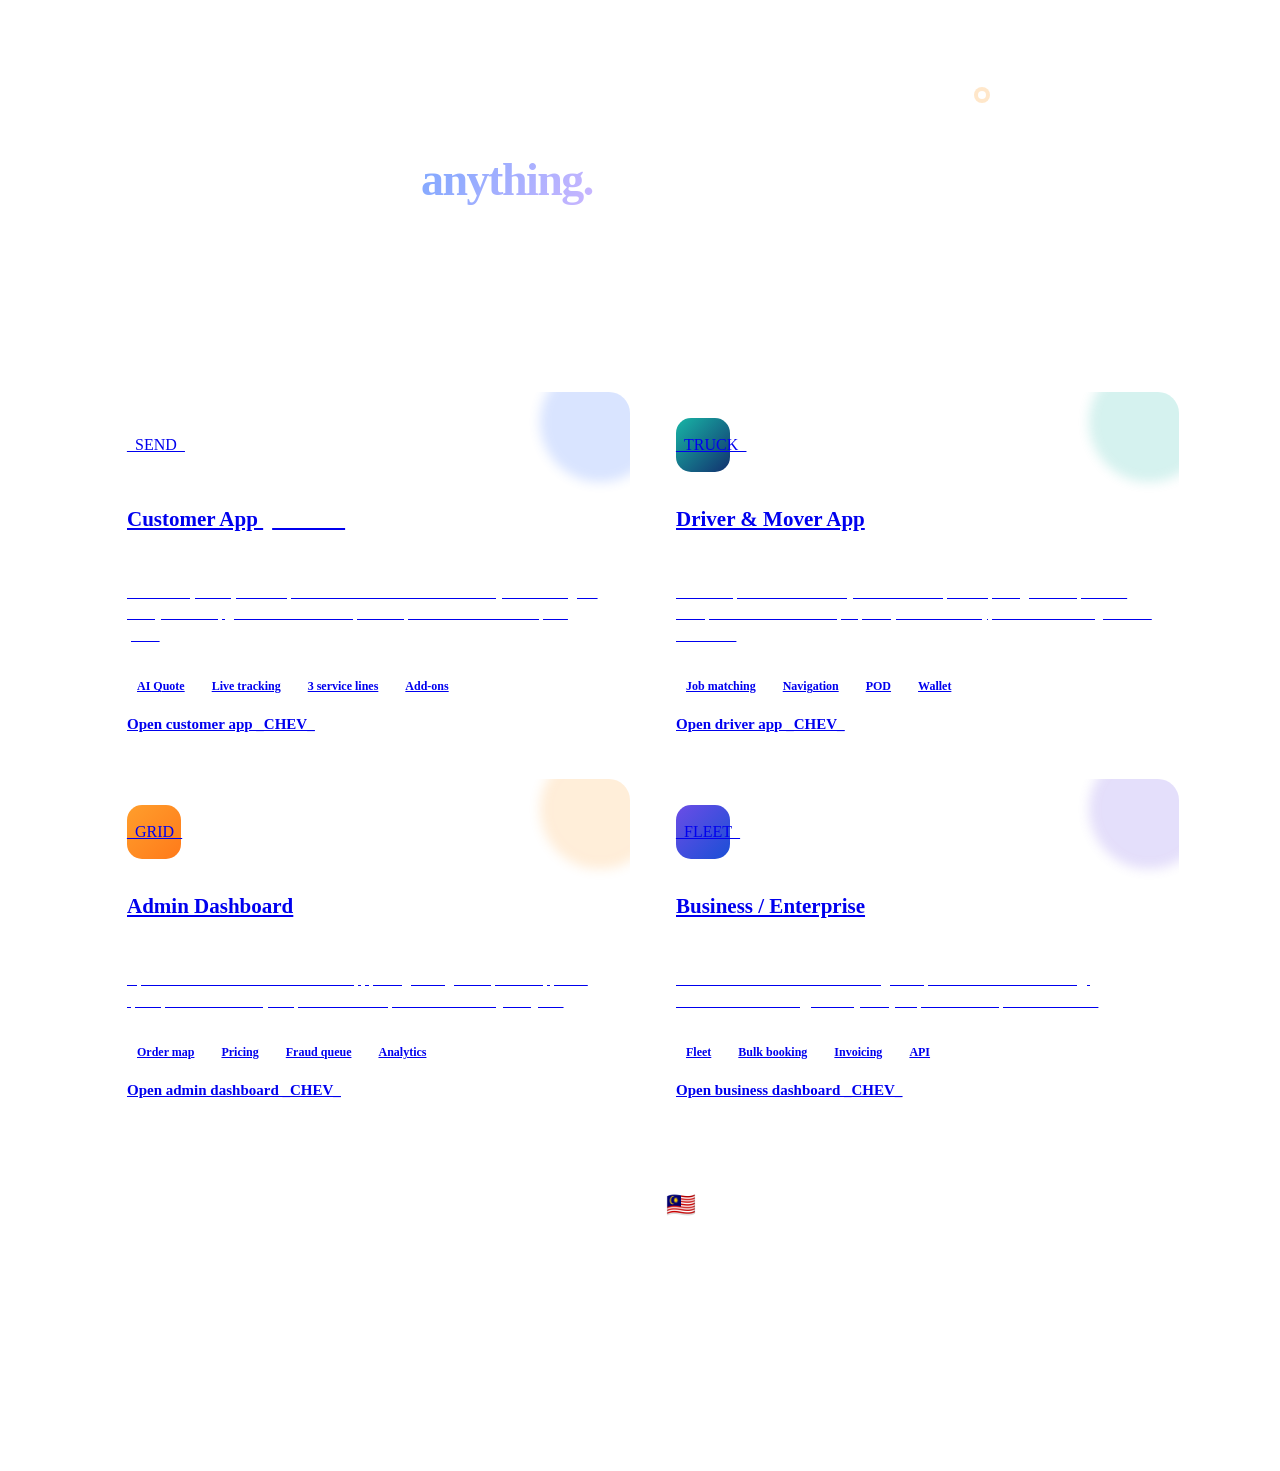
==== index.html @ a1c56777 "Update identity to Latteri Narayanan; de-brand from We Are Amnet" ====
<!DOCTYPE html>
<html lang="en">
<head>
<meta charset="UTF-8">
<meta name="viewport" content="width=device-width, initial-scale=1, viewport-fit=cover">
<meta name="theme-color" content="#0B1F4D">
<title>Atlas — Logistics Super-App · Prototype</title>
<link rel="preconnect" href="https://fonts.googleapis.com">
<link href="https://fonts.googleapis.com/css2?family=Inter:wght@400;500;600;700;800&display=swap" rel="stylesheet">
<link rel="stylesheet" href="css/atlas.css?v=3">
<style>
  body{ background:
      radial-gradient(1100px 500px at 12% -5%, rgba(46,107,255,.22), transparent 55%),
      radial-gradient(1000px 600px at 100% 0%, rgba(107,77,230,.20), transparent 55%),
      var(--grad-navy); color:#fff; min-height:100vh; }
  .hub{ max-width:1080px; margin:0 auto; padding:56px 24px 80px; }
  .hero-top{ display:flex; align-items:center; justify-content:space-between; gap:16px; flex-wrap:wrap; }
  .tag{ display:inline-flex; align-items:center; gap:8px; background:rgba(255,255,255,.1); border:1px solid rgba(255,255,255,.16);
    padding:7px 14px; border-radius:999px; font-size:13px; font-weight:700; }
  .tag .d{ width:8px; height:8px; border-radius:50%; background:var(--atlas-amber); box-shadow:0 0 0 4px rgba(255,158,44,.25); }
  h1.big{ font-size:46px; font-weight:800; letter-spacing:-1.5px; margin:30px 0 12px; line-height:1.05; }
  h1.big span{ background:linear-gradient(120deg,#7FA8FF,#C9B6FF); -webkit-background-clip:text; background-clip:text; color:transparent; }
  .lede{ font-size:18px; color:rgba(255,255,255,.78); max-width:680px; line-height:1.5; }
  .surfaces{ display:grid; grid-template-columns:repeat(2,1fr); gap:18px; margin-top:40px; }
  .surface{ background:rgba(255,255,255,.06); border:1px solid rgba(255,255,255,.12); border-radius:22px; padding:26px;
    display:flex; flex-direction:column; gap:14px; transition:.2s; position:relative; overflow:hidden; }
  .surface:hover{ background:rgba(255,255,255,.1); transform:translateY(-3px); border-color:rgba(255,255,255,.25); }
  .surface .ic{ width:54px; height:54px; border-radius:15px; display:grid; place-items:center; }
  .surface .ic svg{ width:28px; height:28px; color:#fff; }
  .surface h3{ font-size:21px; font-weight:800; }
  .surface p{ color:rgba(255,255,255,.7); font-size:14.5px; line-height:1.5; flex:1; }
  .surface .feats{ display:flex; flex-wrap:wrap; gap:7px; }
  .surface .feats span{ font-size:12px; background:rgba(255,255,255,.1); padding:4px 10px; border-radius:7px; font-weight:600; }
  .surface .open{ display:inline-flex; align-items:center; gap:7px; font-weight:800; font-size:15px; margin-top:4px; }
  .surface .open svg{ width:18px; height:18px; }
  .surface .corner{ position:absolute; top:-30px; right:-30px; width:120px; height:120px; border-radius:50%; opacity:.18; filter:blur(6px); }
  .ic.c{ background:var(--grad-brand);} .corner.c{ background:#2E6BFF; }
  .ic.d{ background:linear-gradient(135deg,#18B6A6,#12306E);} .corner.d{ background:#18B6A6; }
  .ic.a{ background:linear-gradient(135deg,#FF9E2C,#FF7A1A);} .corner.a{ background:#FF9E2C; }
  .ic.b{ background:linear-gradient(135deg,#6B4DE6,#1A4FD6);} .corner.b{ background:#6B4DE6; }
  .badge-soft{ font-size:11px; font-weight:800; letter-spacing:.4px; text-transform:uppercase;
    background:var(--grad-cta); padding:4px 9px; border-radius:7px; color:#fff; }
  .meta{ margin-top:46px; display:grid; grid-template-columns:repeat(4,1fr); gap:14px; }
  .meta .m{ background:rgba(255,255,255,.05); border:1px solid rgba(255,255,255,.1); border-radius:16px; padding:18px; }
  .meta .m .v{ font-size:24px; font-weight:800; letter-spacing:-.5px; }
  .meta .m .l{ font-size:12.5px; color:rgba(255,255,255,.65); margin-top:3px; }
  .foot{ margin-top:48px; color:rgba(255,255,255,.55); font-size:13px; line-height:1.7; }
  @media(max-width:760px){ .surfaces,.meta{ grid-template-columns:1fr; } h1.big{ font-size:34px; } .meta{ grid-template-columns:repeat(2,1fr);} }
</style>
</head>
<body>
<div class="hub">
  <div class="hero-top">
    <div class="atlas-logo">
      <span class="mark"><svg viewBox="0 0 24 24" fill="none" stroke="#fff" stroke-width="2.2" stroke-linecap="round" stroke-linejoin="round"><path d="M12 2l9 5v10l-9 5-9-5V7z"/><path d="M3 7l9 5 9-5M12 12v10"/></svg></span>
      <span class="word"><b>Atlas</b></span>
    </div>
    <span class="tag"><span class="d"></span> Interactive Prototype · Phase 1</span>
  </div>

  <h1 class="big">One app to move <span>anything.</span><br>From an envelope to an apartment.</h1>
  <p class="lede">Atlas merges instant courier, on-demand moving, and interstate transport into a single marketplace — with an <b style="color:#fff">AI Quotation Engine</b> that turns photos of your belongings into a price in seconds. Pick a surface below to walk through the experience.</p>

  <div class="surfaces">
    <a class="surface" href="customer/index.html">
      <div class="corner c"></div>
      <div class="ic c">_SEND_</div>
      <h3>Customer App <span class="badge-soft">Hero demo</span></h3>
      <p>Book Send, Move, or Transport. The Move flow shows the AI Quotation Engine: scan your home, get an instant item list, volume, recommended vehicle, and price.</p>
      <div class="feats"><span>AI Quote</span><span>Live tracking</span><span>3 service lines</span><span>Add-ons</span></div>
      <span class="open">Open customer app _CHEV_</span>
    </a>

    <a class="surface" href="driver/index.html">
      <div class="corner d"></div>
      <div class="ic d">_TRUCK_</div>
      <h3>Driver &amp; Mover App</h3>
      <p>Go online, receive a matched job with an accept timer, navigate the optimised route, run the item checklist, capture proof of delivery, and watch earnings land in the wallet.</p>
      <div class="feats"><span>Job matching</span><span>Navigation</span><span>POD</span><span>Wallet</span></div>
      <span class="open">Open driver app _CHEV_</span>
    </a>

    <a class="surface" href="admin/index.html">
      <div class="corner a"></div>
      <div class="ic a">_GRID_</div>
      <h3>Admin Dashboard</h3>
      <p>Operations control room: live order map, pricing &amp; surge rules, driver approval queue, fraud detection queue, and the marketplace + AI-accuracy analytics.</p>
      <div class="feats"><span>Order map</span><span>Pricing</span><span>Fraud queue</span><span>Analytics</span></div>
      <span class="open">Open admin dashboard _CHEV_</span>
    </a>

    <a class="surface" href="business/index.html">
      <div class="corner b"></div>
      <div class="ic b">_FLEET_</div>
      <h3>Business / Enterprise</h3>
      <p>The SaaS tier for SMEs: fleet management, bulk &amp; scheduled bookings, consolidated invoicing, delivery analytics, multi-branch, and API access.</p>
      <div class="feats"><span>Fleet</span><span>Bulk booking</span><span>Invoicing</span><span>API</span></div>
      <span class="open">Open business dashboard _CHEV_</span>
    </a>
  </div>

  <div class="meta">
    <div class="m"><div class="v">&lt; 30s</div><div class="l">Photo → quote latency target</div></div>
    <div class="m"><div class="v">3-in-1</div><div class="l">Send · Move · Transport</div></div>
    <div class="m"><div class="v">🇲🇾 Malaysia</div><div class="l">Launch market · MYR · PDPA</div></div>
    <div class="m"><div class="v">4 surfaces</div><div class="l">Customer · Driver · Admin · Business</div></div>
  </div>

  <p class="foot">
    <b style="color:rgba(255,255,255,.8)">Prototype notes:</b> this is a clickable demo for stakeholder review — no live backend, AI quotes and tracking are simulated with realistic demo data.
    Best viewed on a phone or in a mobile browser frame. Reference models: Lalamove (instant delivery) · TheLorry (moving &amp; relocation).<br>
    Project Atlas v1.0 · Prototype by Latteri Narayanan
  </p>
</div>

<script src="js/atlas.js?v=3"></script>
<script>
  document.querySelectorAll('.ic').forEach(el=>{
    el.innerHTML = el.innerHTML
      .replace('_SEND_', icon('send')).replace('_TRUCK_', icon('truck'))
      .replace('_GRID_', icon('grid')).replace('_FLEET_', icon('fleet'));
  });
  document.querySelectorAll('.open').forEach(el=>{ el.innerHTML = el.innerHTML.replace('_CHEV_', icon('chev')); });
</script>
</body>
</html>
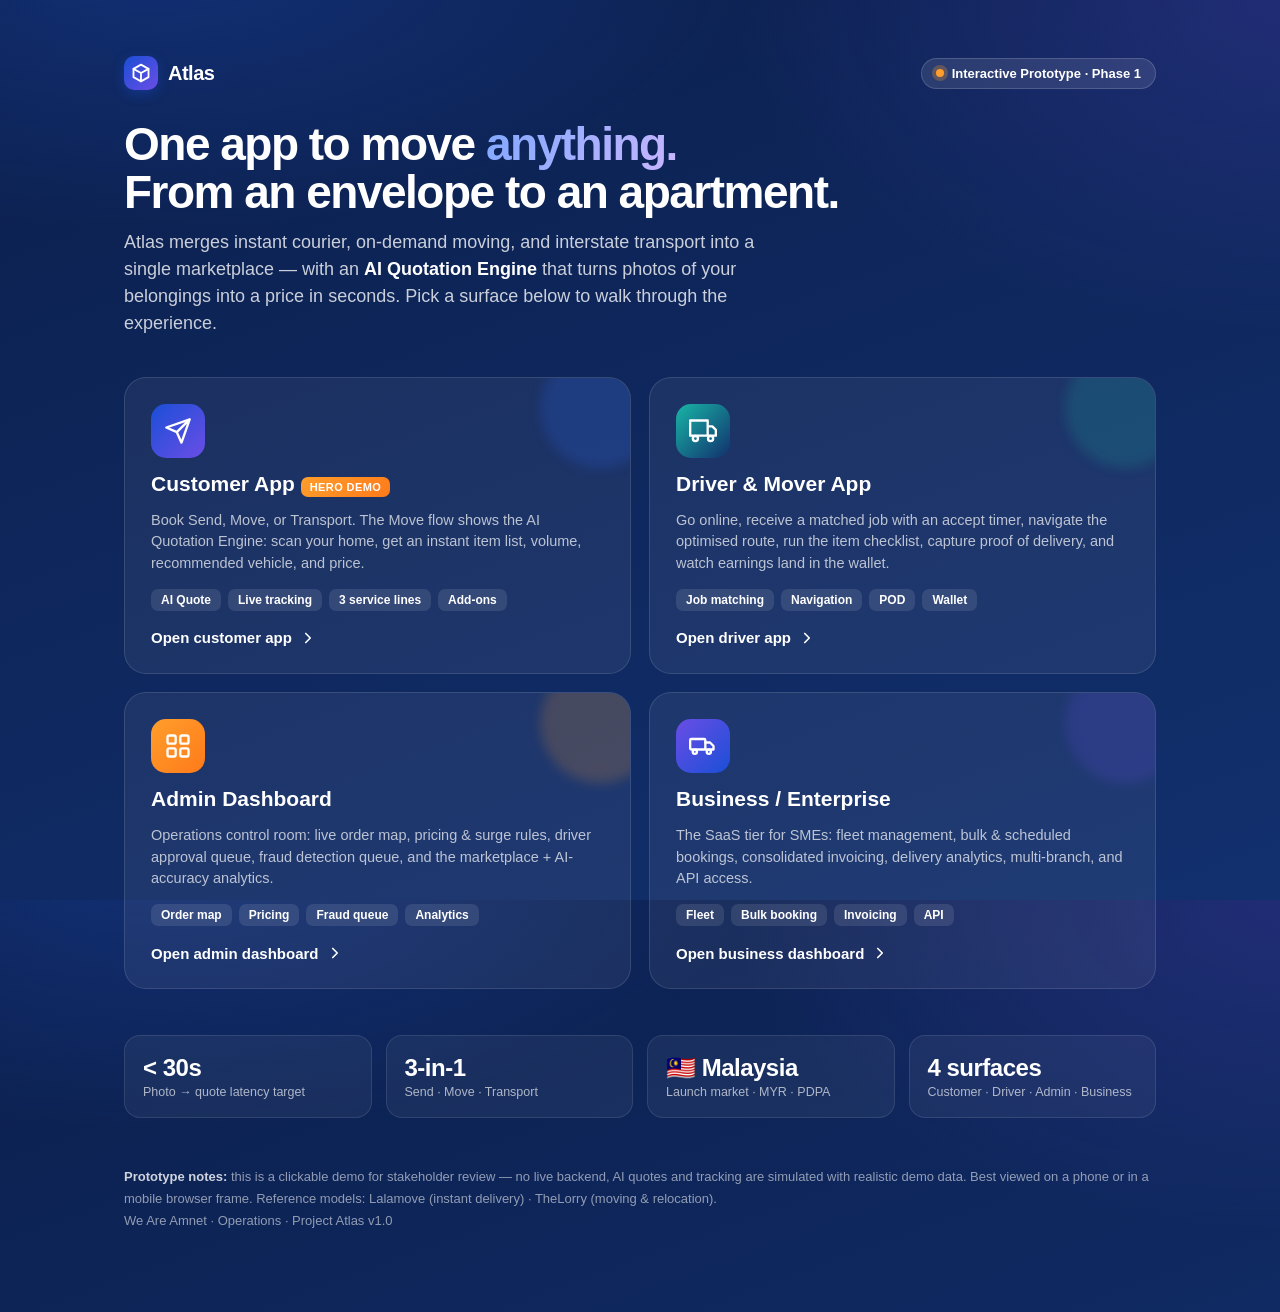
==== commit db0d689f: "Atlas prototype — Phase 1 (Customer, Driver, Admin, Business surfaces)" ====
--- a/index.html
+++ b/index.html
@@ -7,7 +7,7 @@
 <title>Atlas — Logistics Super-App · Prototype</title>
 <link rel="preconnect" href="https://fonts.googleapis.com">
 <link href="https://fonts.googleapis.com/css2?family=Inter:wght@400;500;600;700;800&display=swap" rel="stylesheet">
-<link rel="stylesheet" href="css/atlas.css?v=3">
+<link rel="stylesheet" href="css/atlas.css">
 <style>
   body{ background:
       radial-gradient(1100px 500px at 12% -5%, rgba(46,107,255,.22), transparent 55%),
@@ -109,11 +109,11 @@
   <p class="foot">
     <b style="color:rgba(255,255,255,.8)">Prototype notes:</b> this is a clickable demo for stakeholder review — no live backend, AI quotes and tracking are simulated with realistic demo data.
     Best viewed on a phone or in a mobile browser frame. Reference models: Lalamove (instant delivery) · TheLorry (moving &amp; relocation).<br>
-    Project Atlas v1.0 · Prototype by Latteri Narayanan
+    We Are Amnet · Operations · Project Atlas v1.0
   </p>
 </div>
 
-<script src="js/atlas.js?v=3"></script>
+<script src="js/atlas.js"></script>
 <script>
   document.querySelectorAll('.ic').forEach(el=>{
     el.innerHTML = el.innerHTML
--- a/css/atlas.css
+++ b/css/atlas.css
@@ -0,0 +1,317 @@
+/* =====================================================================
+   ATLAS — Shared Design System
+   On-Demand Logistics & Moving Super-App  ·  Prototype
+   ===================================================================== */
+
+:root {
+  /* Brand */
+  --atlas-navy:      #0B1F4D;
+  --atlas-navy-2:    #12306E;
+  --atlas-blue:      #1A4FD6;
+  --atlas-blue-2:    #2E6BFF;
+  --atlas-violet:    #6B4DE6;
+  --atlas-amber:     #FF9E2C;
+  --atlas-amber-2:   #FF7A1A;
+  --atlas-teal:      #18B6A6;
+
+  --grad-brand: linear-gradient(135deg, #1A4FD6 0%, #6B4DE6 100%);
+  --grad-navy:  linear-gradient(160deg, #0B1F4D 0%, #12306E 100%);
+  --grad-cta:   linear-gradient(135deg, #FF9E2C 0%, #FF7A1A 100%);
+
+  /* Semantic */
+  --ok:      #18A957;
+  --ok-bg:   #E6F7EE;
+  --warn:    #E8A100;
+  --warn-bg: #FFF6E0;
+  --danger:  #E5484D;
+  --danger-bg:#FDECEC;
+  --info:    #2E6BFF;
+
+  /* Neutral */
+  --ink:     #0E1726;
+  --ink-2:   #3B4658;
+  --ink-3:   #6B7688;
+  --line:    #E5E9F0;
+  --line-2:  #EEF1F6;
+  --bg:      #F4F6FB;
+  --surface: #FFFFFF;
+  --surface-2:#F8FAFD;
+
+  /* Radii / shadow */
+  --r-sm: 8px;
+  --r:    14px;
+  --r-lg: 20px;
+  --r-xl: 28px;
+  --shadow-sm: 0 1px 3px rgba(14,23,38,.08);
+  --shadow:    0 6px 20px rgba(14,23,38,.10);
+  --shadow-lg: 0 18px 50px rgba(14,23,38,.18);
+
+  --font: "Inter", -apple-system, BlinkMacSystemFont, "Segoe UI", Roboto, Helvetica, Arial, sans-serif;
+}
+
+* { box-sizing: border-box; margin: 0; padding: 0; -webkit-tap-highlight-color: transparent; }
+html, body { height: 100%; }
+body {
+  font-family: var(--font);
+  color: var(--ink);
+  background: var(--bg);
+  -webkit-font-smoothing: antialiased;
+  text-rendering: optimizeLegibility;
+}
+img { max-width: 100%; display: block; }
+button { font-family: inherit; cursor: pointer; border: none; background: none; color: inherit; }
+a { color: inherit; text-decoration: none; }
+input, select, textarea { font-family: inherit; font-size: 15px; }
+
+/* ---------- Brand mark ---------- */
+.atlas-logo { display: inline-flex; align-items: center; gap: 10px; font-weight: 800; letter-spacing: -.5px; }
+.atlas-logo .mark {
+  width: 34px; height: 34px; border-radius: 10px; background: var(--grad-brand);
+  display: grid; place-items: center; box-shadow: 0 4px 12px rgba(26,79,214,.35);
+}
+.atlas-logo .mark svg { width: 20px; height: 20px; }
+.atlas-logo .word { font-size: 20px; }
+.atlas-logo .word b { color: #fff; }
+
+/* ---------- Phone frame (mobile surfaces) ---------- */
+.device-stage {
+  min-height: 100vh; display: grid; place-items: center; padding: 24px 16px;
+  background:
+    radial-gradient(1200px 500px at 50% -10%, rgba(46,107,255,.18), transparent 60%),
+    var(--grad-navy);
+}
+.phone {
+  width: 390px; max-width: 100%; height: 844px; max-height: calc(100vh - 48px);
+  background: #000; border-radius: 46px; padding: 12px;
+  box-shadow: var(--shadow-lg), 0 0 0 2px rgba(255,255,255,.06) inset;
+  position: relative;
+}
+.phone .screen {
+  position: relative; width: 100%; height: 100%; background: var(--bg);
+  border-radius: 36px; overflow: hidden; display: flex; flex-direction: column;
+}
+.phone .notch {
+  position: absolute; top: 12px; left: 50%; transform: translateX(-50%);
+  width: 132px; height: 30px; background: #000; border-radius: 0 0 18px 18px; z-index: 60;
+}
+.statusbar {
+  height: 44px; flex: 0 0 44px; display: flex; align-items: center; justify-content: space-between;
+  padding: 0 22px; font-size: 13px; font-weight: 700; color: var(--ink); z-index: 50;
+}
+.statusbar.on-dark { color: #fff; }
+.statusbar .sb-right { display: flex; gap: 6px; align-items: center; }
+.statusbar .sb-right svg { width: 16px; height: 16px; }
+
+/* App viewport that holds screens */
+.app { position: relative; flex: 1; overflow: hidden; }
+.view { position: absolute; inset: 0; display: flex; flex-direction: column;
+  overflow-y: auto; -webkit-overflow-scrolling: touch; opacity: 0; pointer-events: none;
+  transform: translateX(16px); transition: opacity .28s ease, transform .28s ease; background: var(--bg); }
+.view.active { opacity: 1; pointer-events: auto; transform: none; z-index: 2; }
+.view::-webkit-scrollbar { width: 0; }
+
+/* ---------- App header ---------- */
+.appbar { display: flex; align-items: center; gap: 12px; padding: 8px 18px 10px; }
+.appbar .back { width: 38px; height: 38px; border-radius: 12px; background: var(--surface);
+  display: grid; place-items: center; box-shadow: var(--shadow-sm); }
+.appbar .back svg { width: 18px; height: 18px; }
+.appbar h1 { font-size: 18px; font-weight: 800; letter-spacing: -.3px; }
+.appbar .spacer { flex: 1; }
+
+/* ---------- Buttons ---------- */
+.btn { display: inline-flex; align-items: center; justify-content: center; gap: 8px;
+  height: 52px; padding: 0 20px; border-radius: 14px; font-weight: 700; font-size: 16px;
+  background: var(--surface); color: var(--ink); box-shadow: var(--shadow-sm); transition: transform .08s ease, filter .15s; }
+.btn:active { transform: scale(.98); }
+.btn-primary { background: var(--grad-brand); color: #fff; box-shadow: 0 8px 20px rgba(26,79,214,.32); }
+.btn-cta { background: var(--grad-cta); color: #fff; box-shadow: 0 8px 20px rgba(255,122,26,.32); }
+.btn-dark { background: var(--atlas-navy); color: #fff; }
+.btn-ghost { background: transparent; box-shadow: none; color: var(--atlas-blue); }
+.btn-block { width: 100%; }
+.btn-lg { height: 56px; font-size: 17px; }
+.btn-sm { height: 40px; font-size: 14px; padding: 0 14px; border-radius: 11px; }
+.btn[disabled] { opacity: .45; pointer-events: none; }
+
+/* Sticky bottom action bar */
+.action-bar { margin-top: auto; position: sticky; bottom: 0; padding: 14px 18px calc(14px + env(safe-area-inset-bottom));
+  background: linear-gradient(180deg, rgba(244,246,251,0), var(--bg) 28%); }
+
+/* ---------- Cards & lists ---------- */
+.card { background: var(--surface); border-radius: var(--r); box-shadow: var(--shadow-sm); }
+.card-pad { padding: 16px; }
+.section { padding: 4px 18px 18px; }
+.section-title { font-size: 13px; font-weight: 800; text-transform: uppercase; letter-spacing: .6px;
+  color: var(--ink-3); margin: 14px 2px 10px; }
+
+.list-row { display: flex; align-items: center; gap: 12px; padding: 14px 16px; background: var(--surface);
+  border-bottom: 1px solid var(--line-2); }
+.list-row:last-child { border-bottom: none; }
+.list-row .ic { width: 42px; height: 42px; border-radius: 12px; display: grid; place-items: center; flex: 0 0 42px; }
+.list-row .grow { flex: 1; min-width: 0; }
+.list-row .grow .t { font-weight: 700; font-size: 15px; }
+.list-row .grow .s { font-size: 13px; color: var(--ink-3); margin-top: 2px; }
+.chev { width: 18px; height: 18px; color: var(--ink-3); flex: 0 0 18px; }
+
+/* Pills / chips / badges */
+.pill { display: inline-flex; align-items: center; gap: 6px; height: 30px; padding: 0 12px;
+  border-radius: 999px; font-size: 13px; font-weight: 700; background: var(--surface-2); color: var(--ink-2); border: 1px solid var(--line); }
+.pill.active { background: var(--atlas-blue); color: #fff; border-color: transparent; }
+.badge { display: inline-flex; align-items: center; gap: 5px; height: 22px; padding: 0 9px; border-radius: 7px;
+  font-size: 11.5px; font-weight: 800; letter-spacing: .2px; }
+.badge.ok { background: var(--ok-bg); color: var(--ok); }
+.badge.warn { background: var(--warn-bg); color: var(--warn); }
+.badge.danger { background: var(--danger-bg); color: var(--danger); }
+.badge.info { background: #E8F0FF; color: var(--info); }
+.badge.violet{ background:#EFEAFE; color: var(--atlas-violet); }
+
+/* Inputs */
+.field { background: var(--surface); border: 1.5px solid var(--line); border-radius: 13px; padding: 12px 14px;
+  display: flex; align-items: center; gap: 10px; }
+.field:focus-within { border-color: var(--atlas-blue); }
+.field svg { width: 18px; height: 18px; color: var(--ink-3); flex: 0 0 18px; }
+.field input, .field select, .field textarea { border: none; outline: none; width: 100%; background: transparent; color: var(--ink); }
+.field .lbl { font-size: 11px; color: var(--ink-3); font-weight: 700; text-transform: uppercase; letter-spacing: .4px; }
+.field-col { flex-direction: column; align-items: stretch; gap: 4px; }
+
+/* Bottom nav (mobile) */
+.tabbar { flex: 0 0 auto; display: flex; background: var(--surface); border-top: 1px solid var(--line);
+  padding: 8px 8px calc(8px + env(safe-area-inset-bottom)); }
+.tabbar button { flex: 1; display: flex; flex-direction: column; align-items: center; gap: 4px;
+  font-size: 11px; font-weight: 700; color: var(--ink-3); padding: 4px 0; }
+.tabbar button svg { width: 23px; height: 23px; }
+.tabbar button.active { color: var(--atlas-blue); }
+
+/* Map sim */
+.map { position: relative; background:
+    linear-gradient(0deg, rgba(11,31,77,.04), rgba(11,31,77,.04)),
+    repeating-linear-gradient(0deg, #E9EEF7 0 1px, transparent 1px 26px),
+    repeating-linear-gradient(90deg, #E9EEF7 0 1px, transparent 1px 26px),
+    #F1F5FC; overflow: hidden; }
+.map .road { position: absolute; background: #fff; box-shadow: 0 0 0 1px #E2E8F2; }
+.map .route { position: absolute; height: 5px; border-radius: 3px; background: var(--atlas-blue); }
+.map .pin { position: absolute; transform: translate(-50%,-100%); }
+.map .pin .dot { width: 16px; height: 16px; border-radius: 50%; border: 3px solid #fff; box-shadow: var(--shadow); }
+.map .veh { position: absolute; width: 34px; height: 34px; border-radius: 50%; background: var(--atlas-navy);
+  display: grid; place-items: center; transform: translate(-50%,-50%); box-shadow: var(--shadow); border: 2px solid #fff; }
+.map .veh svg { width: 18px; height: 18px; color: #fff; }
+
+/* Misc helpers */
+.row { display: flex; align-items: center; gap: 10px; }
+.between { display: flex; align-items: center; justify-content: space-between; gap: 10px; }
+.wrap { flex-wrap: wrap; }
+.muted { color: var(--ink-3); }
+.small { font-size: 13px; }
+.tiny { font-size: 11.5px; }
+.b { font-weight: 700; }
+.bb { font-weight: 800; }
+.center { text-align: center; }
+.price { font-weight: 800; letter-spacing: -.5px; }
+.divider { height: 1px; background: var(--line); margin: 12px 0; }
+.spacer-12 { height: 12px; } .spacer-20 { height: 20px; } .spacer-40 { height: 40px; }
+.scroll-pad { padding-bottom: 24px; }
+.grad-text { background: var(--grad-brand); -webkit-background-clip: text; background-clip: text; color: transparent; }
+
+/* Toast */
+.toast { position: absolute; left: 50%; bottom: 96px; transform: translateX(-50%) translateY(20px);
+  background: var(--ink); color: #fff; padding: 12px 18px; border-radius: 12px; font-size: 14px; font-weight: 600;
+  box-shadow: var(--shadow-lg); opacity: 0; transition: .25s; z-index: 200; max-width: 86%; text-align: center; }
+.toast.show { opacity: 1; transform: translateX(-50%) translateY(0); }
+
+/* Sheet (bottom modal) */
+.sheet-scrim { position: absolute; inset: 0; background: rgba(8,15,30,.45); opacity: 0; pointer-events: none;
+  transition: .25s; z-index: 100; }
+.sheet-scrim.show { opacity: 1; pointer-events: auto; }
+.sheet { position: absolute; left: 0; right: 0; bottom: 0; background: var(--surface);
+  border-radius: 24px 24px 0 0; padding: 8px 18px calc(20px + env(safe-area-inset-bottom));
+  transform: translateY(100%); transition: transform .3s cubic-bezier(.2,.8,.2,1); z-index: 101; max-height: 86%; overflow-y: auto; }
+.sheet.show { transform: none; }
+.sheet .grabber { width: 40px; height: 5px; border-radius: 3px; background: var(--line); margin: 6px auto 14px; }
+
+/* Spinner / scan */
+@keyframes spin { to { transform: rotate(360deg); } }
+.spinner { width: 22px; height: 22px; border: 3px solid rgba(255,255,255,.4); border-top-color: #fff;
+  border-radius: 50%; animation: spin .8s linear infinite; }
+@keyframes scanline { 0%{ top: 4%; } 50%{ top: 92%; } 100%{ top: 4%; } }
+@keyframes pulse { 0%,100%{ opacity: 1; } 50%{ opacity: .4; } }
+.pulse { animation: pulse 1.4s ease-in-out infinite; }
+@keyframes pop { 0%{ transform: scale(.6); opacity: 0; } 100%{ transform: scale(1); opacity: 1; } }
+.pop { animation: pop .35s cubic-bezier(.2,1.4,.4,1) both; }
+
+/* progress */
+.progress { height: 6px; border-radius: 4px; background: var(--line); overflow: hidden; }
+.progress > i { display: block; height: 100%; background: var(--grad-brand); border-radius: 4px; transition: width .5s ease; }
+
+/* steps */
+.steps { display: flex; gap: 6px; padding: 0 18px 6px; }
+.steps i { flex: 1; height: 4px; border-radius: 2px; background: var(--line); }
+.steps i.on { background: var(--atlas-blue); }
+
+/* ===================================================================
+   WEB DASHBOARD (Admin + Business) shared layout
+   =================================================================== */
+.dash { display: grid; grid-template-columns: 248px 1fr; min-height: 100vh; }
+.side { background: var(--atlas-navy); color: #fff; padding: 22px 16px; position: sticky; top: 0; height: 100vh; overflow-y: auto; }
+.side .atlas-logo .word { color: #fff; }
+.side .nav { margin-top: 26px; display: flex; flex-direction: column; gap: 4px; }
+.side .nav a { display: flex; align-items: center; gap: 12px; padding: 11px 13px; border-radius: 11px;
+  color: rgba(255,255,255,.72); font-weight: 600; font-size: 14.5px; }
+.side .nav a svg { width: 19px; height: 19px; }
+.side .nav a:hover { background: rgba(255,255,255,.07); color: #fff; }
+.side .nav a.active { background: rgba(255,255,255,.14); color: #fff; }
+.side .nav .grp { font-size: 11px; text-transform: uppercase; letter-spacing: .6px; color: rgba(255,255,255,.4);
+  margin: 18px 13px 6px; font-weight: 800; }
+.side .badge-pro { margin-top: 22px; background: var(--grad-cta); border-radius: 14px; padding: 14px; }
+.side .badge-pro .t { font-weight: 800; } .side .badge-pro .s { font-size: 12.5px; opacity: .92; margin-top: 3px; }
+
+.main { background: var(--bg); min-height: 100vh; }
+.topbar { background: var(--surface); border-bottom: 1px solid var(--line); padding: 14px 28px;
+  display: flex; align-items: center; gap: 16px; position: sticky; top: 0; z-index: 30; }
+.topbar h2 { font-size: 20px; font-weight: 800; letter-spacing: -.4px; }
+.topbar .search { flex: 1; max-width: 380px; }
+.topbar .av { width: 38px; height: 38px; border-radius: 50%; background: var(--grad-brand); color: #fff;
+  display: grid; place-items: center; font-weight: 800; font-size: 14px; }
+.content { padding: 24px 28px 60px; }
+.page { display: none; } .page.active { display: block; animation: fade .3s ease; }
+@keyframes fade { from { opacity: 0; transform: translateY(6px); } to { opacity: 1; } }
+
+.kpis { display: grid; grid-template-columns: repeat(4, 1fr); gap: 16px; }
+.kpi { background: var(--surface); border-radius: var(--r); padding: 18px; box-shadow: var(--shadow-sm); }
+.kpi .lab { font-size: 13px; color: var(--ink-3); font-weight: 700; }
+.kpi .val { font-size: 28px; font-weight: 800; letter-spacing: -.6px; margin: 6px 0 4px; }
+.kpi .delta { font-size: 12.5px; font-weight: 700; }
+.kpi .delta.up { color: var(--ok); } .kpi .delta.down { color: var(--danger); }
+
+.grid { display: grid; gap: 16px; }
+.g-2 { grid-template-columns: 1.4fr 1fr; } .g-3 { grid-template-columns: repeat(3,1fr); }
+.panel { background: var(--surface); border-radius: var(--r); box-shadow: var(--shadow-sm); overflow: hidden; }
+.panel .ph { padding: 16px 18px; border-bottom: 1px solid var(--line); display: flex; align-items: center; justify-content: space-between; }
+.panel .ph h3 { font-size: 16px; font-weight: 800; }
+.panel .pb { padding: 16px 18px; }
+
+table.tbl { width: 100%; border-collapse: collapse; }
+table.tbl th { text-align: left; font-size: 12px; text-transform: uppercase; letter-spacing: .4px; color: var(--ink-3);
+  padding: 10px 18px; border-bottom: 1px solid var(--line); font-weight: 800; }
+table.tbl td { padding: 13px 18px; border-bottom: 1px solid var(--line-2); font-size: 14px; }
+table.tbl tr:last-child td { border-bottom: none; }
+table.tbl tr:hover td { background: var(--surface-2); }
+
+.bar-chart { display: flex; align-items: flex-end; gap: 10px; height: 180px; padding-top: 10px; }
+.bar-chart .bar { flex: 1; background: var(--grad-brand); border-radius: 7px 7px 0 0; position: relative; min-height: 4px; transition: height .6s ease; }
+.bar-chart .bar span { position: absolute; top: -20px; left: 0; right: 0; text-align: center; font-size: 11px; font-weight: 800; color: var(--ink-2); }
+.bar-chart .bar small { position: absolute; bottom: -22px; left: 0; right: 0; text-align: center; font-size: 11px; color: var(--ink-3); }
+
+.btn-w { display: inline-flex; align-items: center; gap: 8px; height: 40px; padding: 0 16px; border-radius: 10px;
+  font-weight: 700; font-size: 14px; background: var(--surface); border: 1px solid var(--line); box-shadow: var(--shadow-sm); }
+.btn-w.primary { background: var(--atlas-blue); color: #fff; border-color: transparent; }
+.btn-w.dark { background: var(--atlas-navy); color: #fff; border-color: transparent; }
+.btn-w svg { width: 16px; height: 16px; }
+
+.avatar-s { width: 30px; height: 30px; border-radius: 50%; background: var(--grad-brand); color: #fff;
+  display: inline-grid; place-items: center; font-size: 12px; font-weight: 800; }
+
+@media (max-width: 880px) {
+  .dash { grid-template-columns: 1fr; }
+  .side { display: none; }
+  .kpis { grid-template-columns: repeat(2,1fr); }
+  .g-2, .g-3 { grid-template-columns: 1fr; }
+}
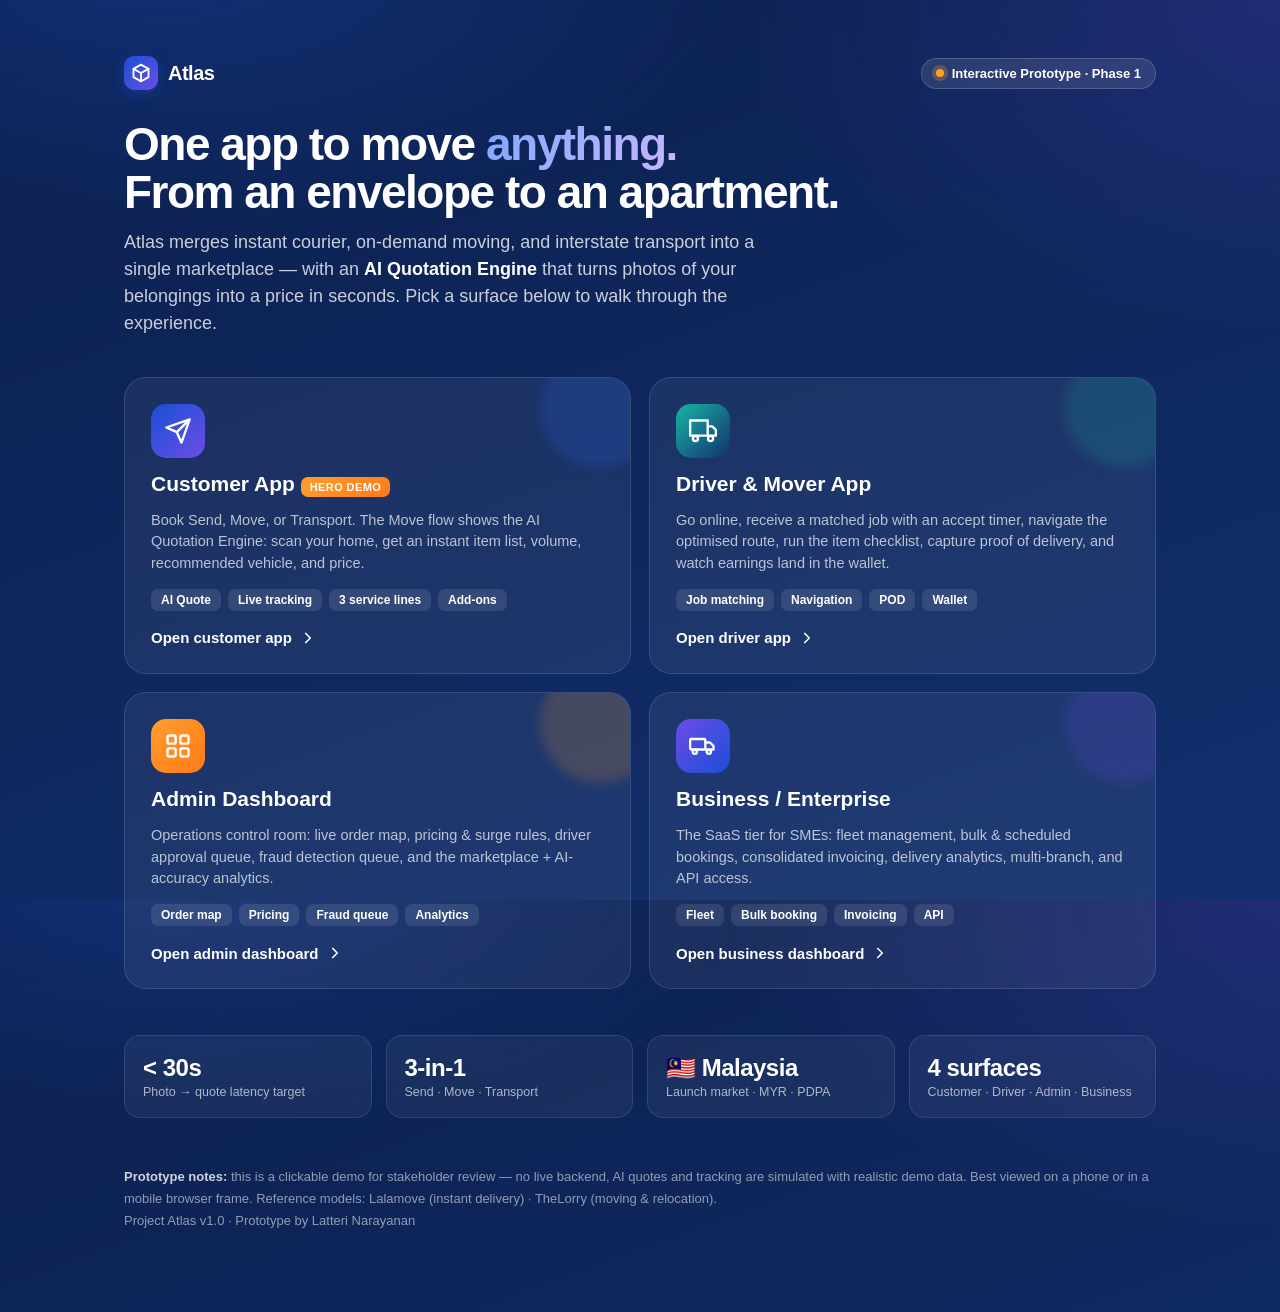
==== commit 480101af: "Add login/OTP + driver sign-in, disposal add-on, admin support console" ====
--- a/index.html
+++ b/index.html
@@ -7,7 +7,7 @@
 <title>Atlas — Logistics Super-App · Prototype</title>
 <link rel="preconnect" href="https://fonts.googleapis.com">
 <link href="https://fonts.googleapis.com/css2?family=Inter:wght@400;500;600;700;800&display=swap" rel="stylesheet">
-<link rel="stylesheet" href="css/atlas.css">
+<link rel="stylesheet" href="css/atlas.css?v=4">
 <style>
   body{ background:
       radial-gradient(1100px 500px at 12% -5%, rgba(46,107,255,.22), transparent 55%),
@@ -109,11 +109,11 @@
   <p class="foot">
     <b style="color:rgba(255,255,255,.8)">Prototype notes:</b> this is a clickable demo for stakeholder review — no live backend, AI quotes and tracking are simulated with realistic demo data.
     Best viewed on a phone or in a mobile browser frame. Reference models: Lalamove (instant delivery) · TheLorry (moving &amp; relocation).<br>
-    We Are Amnet · Operations · Project Atlas v1.0
+    Project Atlas v1.0 · Prototype by Latteri Narayanan
   </p>
 </div>
 
-<script src="js/atlas.js"></script>
+<script src="js/atlas.js?v=4"></script>
 <script>
   document.querySelectorAll('.ic').forEach(el=>{
     el.innerHTML = el.innerHTML
--- a/css/atlas.css
+++ b/css/atlas.css
@@ -63,6 +63,11 @@
 a { color: inherit; text-decoration: none; }
 input, select, textarea { font-family: inherit; font-size: 15px; }
 
+/* Base icon size — any loose inline SVG defaults to a sane size.
+   Intentionally larger/smaller icons override this via more specific
+   selectors or inline styles, so this only catches un-sized icons. */
+svg { width: 20px; height: 20px; flex: 0 0 auto; }
+
 /* ---------- Brand mark ---------- */
 .atlas-logo { display: inline-flex; align-items: center; gap: 10px; font-weight: 800; letter-spacing: -.5px; }
 .atlas-logo .mark {
@@ -93,6 +98,17 @@
 .phone .notch {
   position: absolute; top: 12px; left: 50%; transform: translateX(-50%);
   width: 132px; height: 30px; background: #000; border-radius: 0 0 18px 18px; z-index: 60;
+}
+
+/* On real phones, drop the device frame and run full-screen so the
+   app behaves like a native app and the bottom tab bar is reachable. */
+@media (max-width: 460px) {
+  .device-stage { display: block; min-height: 100dvh; padding: 0; background: var(--bg); }
+  .phone { width: 100%; max-width: 100%; height: 100dvh; max-height: none;
+    border-radius: 0; padding: 0; background: var(--bg); box-shadow: none; }
+  .phone .screen { border-radius: 0; height: 100dvh; }
+  .phone .notch { display: none; }
+  .statusbar { display: none; }   /* avoid double status bar */
 }
 .statusbar {
   height: 44px; flex: 0 0 44px; display: flex; align-items: center; justify-content: space-between;
@@ -245,6 +261,12 @@
 .steps { display: flex; gap: 6px; padding: 0 18px 6px; }
 .steps i { flex: 1; height: 4px; border-radius: 2px; background: var(--line); }
 .steps i.on { background: var(--atlas-blue); }
+
+/* OTP entry boxes (login) */
+.otp-box { flex: 1; aspect-ratio: 1; max-width: 48px; border-radius: 12px;
+  background: rgba(255,255,255,.1); border: 1.5px solid rgba(255,255,255,.22);
+  display: grid; place-items: center; font-size: 22px; font-weight: 800; color: #fff; }
+.otp-box.on { border-color: var(--atlas-amber); box-shadow: 0 0 0 3px rgba(255,158,44,.25); }
 
 /* ===================================================================
    WEB DASHBOARD (Admin + Business) shared layout
